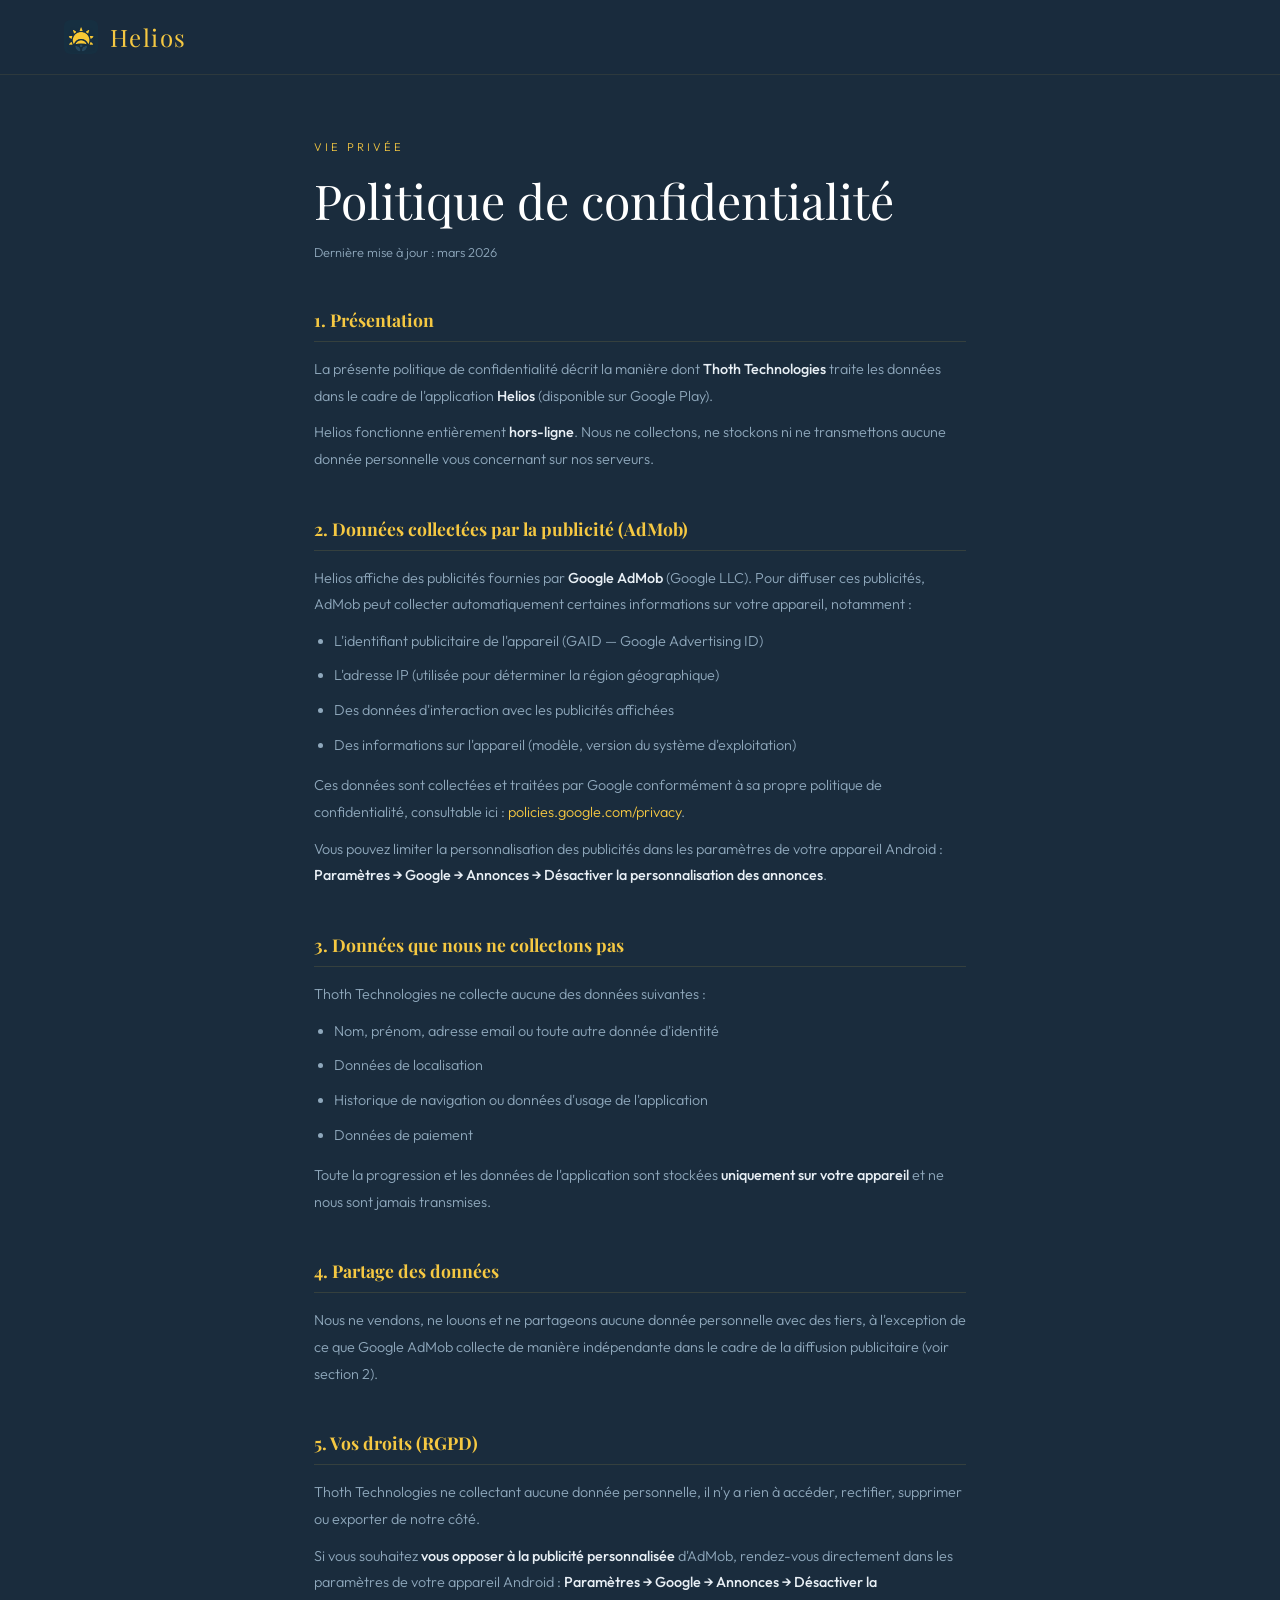
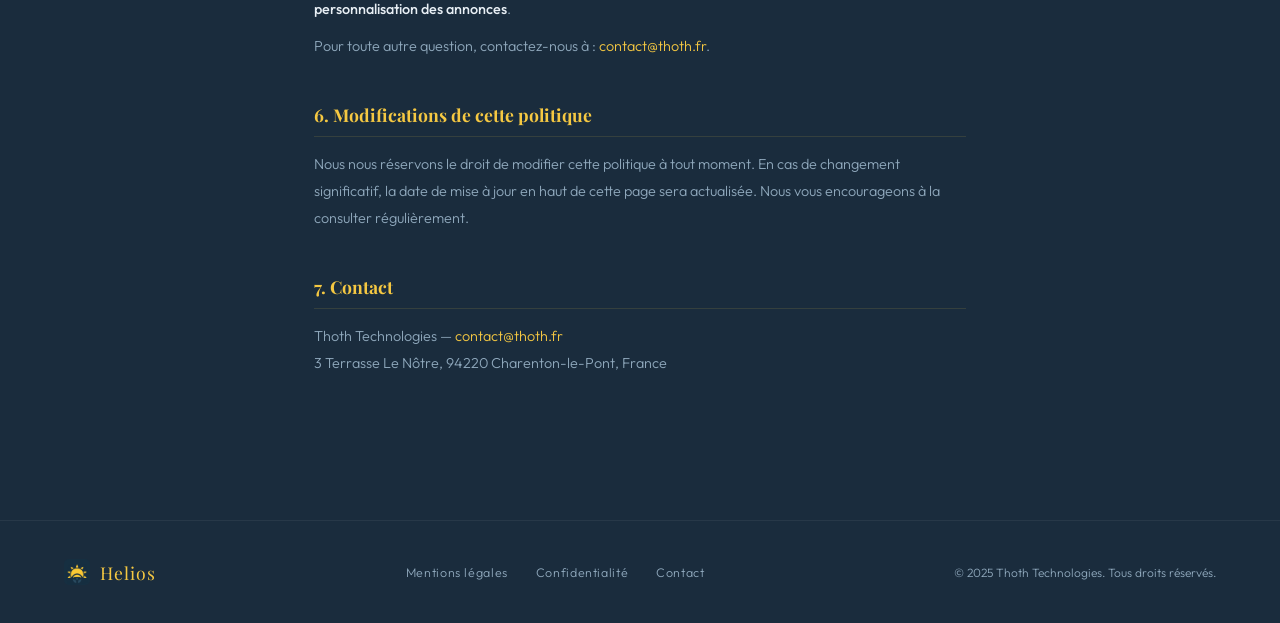
==== confidentialite.html @ 12ac52a1 "Add "confidentialité" page" ====
<!DOCTYPE html>
<html lang="fr">
<head>
    <meta charset="UTF-8">
    <meta name="viewport" content="width=device-width, initial-scale=1.0">
    <title>Politique de confidentialité — Helios</title>
    <link href="https://fonts.googleapis.com/css2?family=Playfair+Display:ital,wght@0,400;0,700;1,400&family=Outfit:wght@300;400;500&display=swap" rel="stylesheet">
    <style>
        :root {
            --navy:       #1a2c3d;
            --navy-light: #243547;
            --gold:       #f5c842;
            --text:       #e8eff5;
            --muted:      #8fa8bc;
            --white:      #ffffff;
        }
        *, *::before, *::after { margin:0; padding:0; box-sizing:border-box; }
        html { scroll-behavior:smooth; }
        body { background:var(--navy); color:var(--text); font-family:'Outfit', sans-serif; font-weight:300; }

        /* NAV */
        .nav {
            position:fixed; top:0; left:0; right:0; z-index:200;
            display:flex; align-items:center; justify-content:space-between;
            padding:20px 64px;
            background:rgba(26,44,61,0.9); backdrop-filter:blur(16px);
            border-bottom:1px solid rgba(245,200,66,0.09);
        }
        .nav-brand { display:flex; align-items:center; gap:12px; text-decoration:none; }
        .nav-brand img { height:34px; width:34px; object-fit:cover; object-position:center 25%; border-radius:6px; }
        .nav-brand span { font-family:'Playfair Display',serif; font-size:1.5rem; color:var(--gold); letter-spacing:0.06em; }

        /* CONTENT */
        .page { max-width:780px; margin:0 auto; padding:140px 64px 100px; }

        .page-eyebrow { font-size:0.7rem; letter-spacing:0.28em; text-transform:uppercase; color:var(--gold); margin-bottom:14px; }
        .page-title { font-family:'Playfair Display',serif; font-size:clamp(2rem,4vw,3rem); font-weight:400; color:var(--white); margin-bottom:12px; }
        .page-date { font-size:0.8rem; color:var(--muted); margin-bottom:48px; }

        .section { margin-bottom:44px; }
        .section h2 {
            font-family:'Playfair Display',serif; font-size:1.1rem; color:var(--gold);
            margin-bottom:14px; padding-bottom:10px;
            border-bottom:1px solid rgba(245,200,66,0.12);
        }
        .section p, .section li { font-size:0.9rem; color:var(--muted); line-height:1.85; }
        .section p + p { margin-top:10px; }
        .section ul { padding-left:20px; display:flex; flex-direction:column; gap:8px; margin-top:10px; }
        .section strong { color:var(--text); font-weight:500; }
        .section a { color:var(--gold); text-decoration:none; }
        .section a:hover { text-decoration:underline; }

        /* FOOTER */
        .footer {
            padding:38px 64px; border-top:1px solid rgba(255,255,255,0.06);
            display:flex; align-items:center; justify-content:space-between; flex-wrap:wrap; gap:16px;
        }
        .footer-brand { display:flex; align-items:center; gap:10px; }
        .footer-brand img { height:26px; width:26px; object-fit:cover; object-position:center 25%; border-radius:5px; }
        .footer-brand span { font-family:'Playfair Display',serif; font-size:1.1rem; color:var(--gold); letter-spacing:0.06em; }
        .footer-links { display:flex; gap:28px; }
        .footer-links a { font-size:0.78rem; color:var(--muted); text-decoration:none; letter-spacing:0.05em; transition:color .3s; }
        .footer-links a:hover { color:var(--gold); }
        .footer-copy { font-size:0.75rem; color:var(--muted); }

        @media (max-width:900px) {
            .nav { padding:18px 24px; }
            .page { padding:120px 24px 80px; }
            .footer { flex-direction:column; align-items:flex-start; padding:28px 24px; }
        }
    </style>
</head>
<body>

<nav class="nav">
    <a href="index.html" class="nav-brand">
        <img src="img/logo.png" alt="Helios">
        <span>Helios</span>
    </a>
</nav>

<main class="page">
    <p class="page-eyebrow">Vie privée</p>
    <h1 class="page-title">Politique de confidentialité</h1>
    <p class="page-date">Dernière mise à jour : mars 2026</p>

    <div class="section">
        <h2>1. Présentation</h2>
        <p>La présente politique de confidentialité décrit la manière dont <strong>Thoth Technologies</strong> traite les données dans le cadre de l'application <strong>Helios</strong> (disponible sur Google Play).</p>
        <p>Helios fonctionne entièrement <strong>hors-ligne</strong>. Nous ne collectons, ne stockons ni ne transmettons aucune donnée personnelle vous concernant sur nos serveurs.</p>
    </div>

    <div class="section">
        <h2>2. Données collectées par la publicité (AdMob)</h2>
        <p>Helios affiche des publicités fournies par <strong>Google AdMob</strong> (Google LLC). Pour diffuser ces publicités, AdMob peut collecter automatiquement certaines informations sur votre appareil, notamment :</p>
        <ul>
            <li>L'identifiant publicitaire de l'appareil (GAID — Google Advertising ID)</li>
            <li>L'adresse IP (utilisée pour déterminer la région géographique)</li>
            <li>Des données d'interaction avec les publicités affichées</li>
            <li>Des informations sur l'appareil (modèle, version du système d'exploitation)</li>
        </ul>
        <p style="margin-top:14px;">Ces données sont collectées et traitées par Google conformément à sa propre politique de confidentialité, consultable ici : <a href="https://policies.google.com/privacy" target="_blank" rel="noopener">policies.google.com/privacy</a>.</p>
        <p>Vous pouvez limiter la personnalisation des publicités dans les paramètres de votre appareil Android : <strong>Paramètres → Google → Annonces → Désactiver la personnalisation des annonces</strong>.</p>
    </div>

    <div class="section">
        <h2>3. Données que nous ne collectons pas</h2>
        <p>Thoth Technologies ne collecte aucune des données suivantes :</p>
        <ul>
            <li>Nom, prénom, adresse email ou toute autre donnée d'identité</li>
            <li>Données de localisation</li>
            <li>Historique de navigation ou données d'usage de l'application</li>
            <li>Données de paiement</li>
        </ul>
        <p style="margin-top:14px;">Toute la progression et les données de l'application sont stockées <strong>uniquement sur votre appareil</strong> et ne nous sont jamais transmises.</p>
    </div>

    <div class="section">
        <h2>4. Partage des données</h2>
        <p>Nous ne vendons, ne louons et ne partageons aucune donnée personnelle avec des tiers, à l'exception de ce que Google AdMob collecte de manière indépendante dans le cadre de la diffusion publicitaire (voir section 2).</p>
    </div>

    <div class="section">
        <h2>5. Vos droits (RGPD)</h2>
        <p>Thoth Technologies ne collectant aucune donnée personnelle, il n'y a rien à accéder, rectifier, supprimer ou exporter de notre côté.</p>
        <p>Si vous souhaitez <strong>vous opposer à la publicité personnalisée</strong> d'AdMob, rendez-vous directement dans les paramètres de votre appareil Android : <strong>Paramètres → Google → Annonces → Désactiver la personnalisation des annonces</strong>.</p>
        <p>Pour toute autre question, contactez-nous à : <a href="mailto:contact@thoth.fr">contact@thoth.fr</a>.</p>
    </div>

    <div class="section">
        <h2>6. Modifications de cette politique</h2>
        <p>Nous nous réservons le droit de modifier cette politique à tout moment. En cas de changement significatif, la date de mise à jour en haut de cette page sera actualisée. Nous vous encourageons à la consulter régulièrement.</p>
    </div>

    <div class="section">
        <h2>7. Contact</h2>
        <p>Thoth Technologies — <a href="mailto:contact@thoth.fr">contact@thoth.fr</a><br>
        3 Terrasse Le Nôtre, 94220 Charenton-le-Pont, France</p>
    </div>
</main>

<footer class="footer">
    <div class="footer-brand">
        <img src="img/logo.png" alt="Helios">
        <span>Helios</span>
    </div>
    <div class="footer-links">
        <a href="mentions-legales.html">Mentions légales</a>
        <a href="confidentialite.html">Confidentialité</a>
        <a href="mailto:contact@thoth.fr">Contact</a>
    </div>
    <span class="footer-copy">© 2025 Thoth Technologies. Tous droits réservés.</span>
</footer>

</body>
</html>
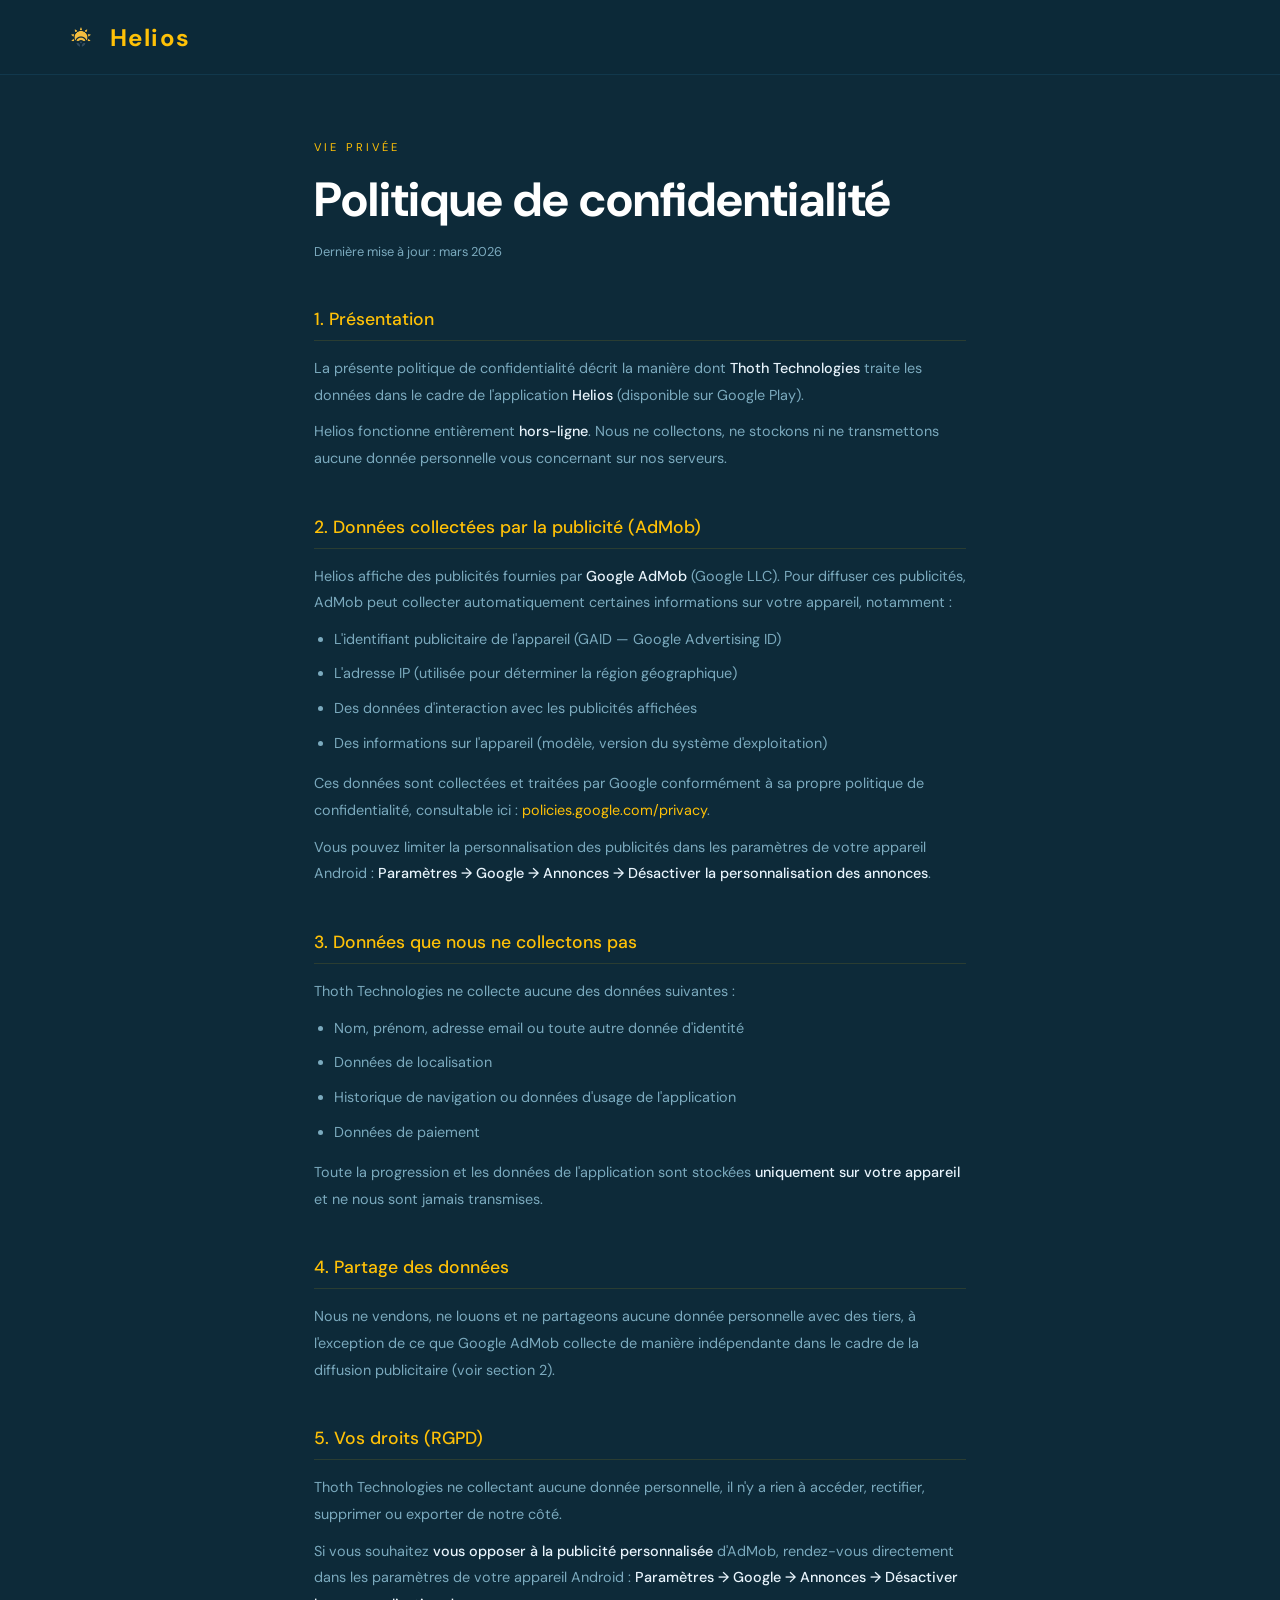
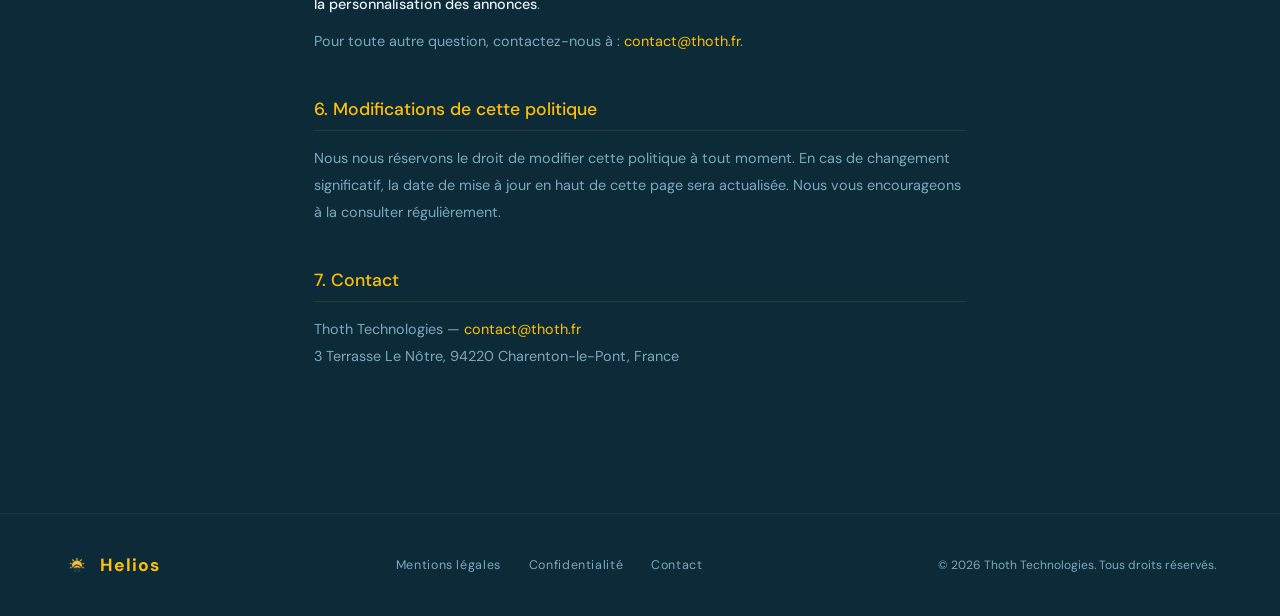
==== commit 71e43f44: "Upgrade website" ====
--- a/confidentialite.html
+++ b/confidentialite.html
@@ -4,70 +4,26 @@
     <meta charset="UTF-8">
     <meta name="viewport" content="width=device-width, initial-scale=1.0">
     <title>Politique de confidentialité — Helios</title>
-    <link href="https://fonts.googleapis.com/css2?family=Playfair+Display:ital,wght@0,400;0,700;1,400&family=Outfit:wght@300;400;500&display=swap" rel="stylesheet">
+    <link rel="icon" href="img/logo.png">
+    <link rel="stylesheet" href="style.css">
     <style>
-        :root {
-            --navy:       #1a2c3d;
-            --navy-light: #243547;
-            --gold:       #f5c842;
-            --text:       #e8eff5;
-            --muted:      #8fa8bc;
-            --white:      #ffffff;
-        }
-        *, *::before, *::after { margin:0; padding:0; box-sizing:border-box; }
-        html { scroll-behavior:smooth; }
-        body { background:var(--navy); color:var(--text); font-family:'Outfit', sans-serif; font-weight:300; }
-
-        /* NAV */
-        .nav {
-            position:fixed; top:0; left:0; right:0; z-index:200;
-            display:flex; align-items:center; justify-content:space-between;
-            padding:20px 64px;
-            background:rgba(26,44,61,0.9); backdrop-filter:blur(16px);
-            border-bottom:1px solid rgba(245,200,66,0.09);
-        }
-        .nav-brand { display:flex; align-items:center; gap:12px; text-decoration:none; }
-        .nav-brand img { height:34px; width:34px; object-fit:cover; object-position:center 25%; border-radius:6px; }
-        .nav-brand span { font-family:'Playfair Display',serif; font-size:1.5rem; color:var(--gold); letter-spacing:0.06em; }
-
-        /* CONTENT */
         .page { max-width:780px; margin:0 auto; padding:140px 64px 100px; }
-
-        .page-eyebrow { font-size:0.7rem; letter-spacing:0.28em; text-transform:uppercase; color:var(--gold); margin-bottom:14px; }
-        .page-title { font-family:'Playfair Display',serif; font-size:clamp(2rem,4vw,3rem); font-weight:400; color:var(--white); margin-bottom:12px; }
+        .page-eyebrow { font-size:0.7rem; letter-spacing:0.28em; text-transform:uppercase; color:var(--amber); margin-bottom:14px; }
+        .page-title { font-family:'DM Sans',sans-serif; font-size:clamp(2rem,4vw,3rem); font-weight:700; color:var(--white); margin-bottom:12px; }
         .page-date { font-size:0.8rem; color:var(--muted); margin-bottom:48px; }
-
         .section { margin-bottom:44px; }
         .section h2 {
-            font-family:'Playfair Display',serif; font-size:1.1rem; color:var(--gold);
+            font-family:'DM Sans',sans-serif; font-size:1.1rem; font-weight:500; color:var(--amber);
             margin-bottom:14px; padding-bottom:10px;
-            border-bottom:1px solid rgba(245,200,66,0.12);
+            border-bottom:1px solid rgba(255,193,7,0.12);
         }
         .section p, .section li { font-size:0.9rem; color:var(--muted); line-height:1.85; }
         .section p + p { margin-top:10px; }
         .section ul { padding-left:20px; display:flex; flex-direction:column; gap:8px; margin-top:10px; }
         .section strong { color:var(--text); font-weight:500; }
-        .section a { color:var(--gold); text-decoration:none; }
+        .section a { color:var(--amber); text-decoration:none; }
         .section a:hover { text-decoration:underline; }
-
-        /* FOOTER */
-        .footer {
-            padding:38px 64px; border-top:1px solid rgba(255,255,255,0.06);
-            display:flex; align-items:center; justify-content:space-between; flex-wrap:wrap; gap:16px;
-        }
-        .footer-brand { display:flex; align-items:center; gap:10px; }
-        .footer-brand img { height:26px; width:26px; object-fit:cover; object-position:center 25%; border-radius:5px; }
-        .footer-brand span { font-family:'Playfair Display',serif; font-size:1.1rem; color:var(--gold); letter-spacing:0.06em; }
-        .footer-links { display:flex; gap:28px; }
-        .footer-links a { font-size:0.78rem; color:var(--muted); text-decoration:none; letter-spacing:0.05em; transition:color .3s; }
-        .footer-links a:hover { color:var(--gold); }
-        .footer-copy { font-size:0.75rem; color:var(--muted); }
-
-        @media (max-width:900px) {
-            .nav { padding:18px 24px; }
-            .page { padding:120px 24px 80px; }
-            .footer { flex-direction:column; align-items:flex-start; padding:28px 24px; }
-        }
+        @media (max-width:900px) { .page { padding:120px 24px 80px; } }
     </style>
 </head>
 <body>
@@ -149,7 +105,7 @@
         <a href="confidentialite.html">Confidentialité</a>
         <a href="mailto:contact@thoth.fr">Contact</a>
     </div>
-    <span class="footer-copy">© 2025 Thoth Technologies. Tous droits réservés.</span>
+    <span class="footer-copy">© 2026 Thoth Technologies. Tous droits réservés.</span>
 </footer>
 
 </body>
--- a/style.css
+++ b/style.css
@@ -0,0 +1,60 @@
+@import url('https://fonts.googleapis.com/css2?family=DM+Sans:ital,wght@0,300;0,400;0,500;0,700;1,400&display=swap');
+
+:root {
+    --ink:        #0D2A39;
+    --ink-light:  #122F42;
+    --ink-mid:    #0F2D3D;
+    --blue:       #1F5E7A;
+    --amber:      #FFC107;
+    --amber-soft: #FFD54F;
+    --amber-dim:  rgba(255,193,7,0.14);
+    --text:       #E8F4FC;
+    --muted:      #7BAABE;
+    --white:      #ffffff;
+    --green:      rgba(100,220,140,0.85);
+    --green-bg:   rgba(100,220,140,0.07);
+    --red-bg:     rgba(240,100,80,0.06);
+    --red:        rgba(240,130,110,0.85);
+}
+
+*, *::before, *::after { margin:0; padding:0; box-sizing:border-box; }
+html { scroll-behavior:smooth; }
+body { background:var(--ink); color:var(--text); font-family:'DM Sans',sans-serif; font-weight:400; overflow-x:hidden; }
+em { font-style:normal; }
+
+/* ─── NAV ─── */
+.nav {
+    position:fixed; top:0; left:0; right:0; z-index:200;
+    display:flex; align-items:center; justify-content:space-between;
+    padding:20px 64px;
+    background:rgba(13,42,57,0.9); backdrop-filter:blur(16px);
+    border-bottom:1px solid rgba(31,94,122,0.3);
+}
+.nav-brand { display:flex; align-items:center; gap:12px; text-decoration:none; }
+.nav-brand img { height:34px; width:34px; object-fit:cover; object-position:center center; border-radius:6px; }
+.nav-brand span { font-family:'DM Sans',sans-serif; font-size:1.5rem; font-weight:700; color:var(--amber); letter-spacing:0.06em; }
+.nav-links { display:flex; gap:36px; list-style:none; }
+.nav-links a { color:var(--muted); text-decoration:none; font-size:0.82rem; letter-spacing:0.1em; text-transform:uppercase; transition:color .3s; }
+.nav-links a:hover { color:var(--amber); }
+.nav-btn { background:var(--amber); color:var(--ink); padding:10px 28px; border-radius:3px; font-size:0.8rem; font-weight:500; letter-spacing:0.1em; text-transform:uppercase; text-decoration:none; transition:background .3s, transform .2s; }
+.nav-btn:hover { background:var(--amber-soft); transform:translateY(-1px); }
+
+/* ─── FOOTER ─── */
+.footer {
+    padding:38px 64px; border-top:1px solid rgba(255,255,255,0.06);
+    display:flex; align-items:center; justify-content:space-between; flex-wrap:wrap; gap:16px;
+}
+.footer-brand { display:flex; align-items:center; gap:10px; }
+.footer-brand img { height:26px; width:26px; object-fit:cover; object-position:center center; border-radius:5px; }
+.footer-brand span { font-family:'DM Sans',sans-serif; font-size:1.1rem; font-weight:700; color:var(--amber); letter-spacing:0.06em; }
+.footer-links { display:flex; gap:28px; }
+.footer-links a { font-size:0.78rem; color:var(--muted); text-decoration:none; letter-spacing:0.05em; transition:color .3s; }
+.footer-links a:hover { color:var(--amber); }
+.footer-copy { font-size:0.75rem; color:var(--muted); }
+
+/* ─── RESPONSIVE (nav + footer only) ─── */
+@media (max-width:900px) {
+    .nav { padding:18px 24px; }
+    .nav-links { display:none; }
+    .footer { flex-direction:column; align-items:flex-start; padding:28px 24px; }
+}
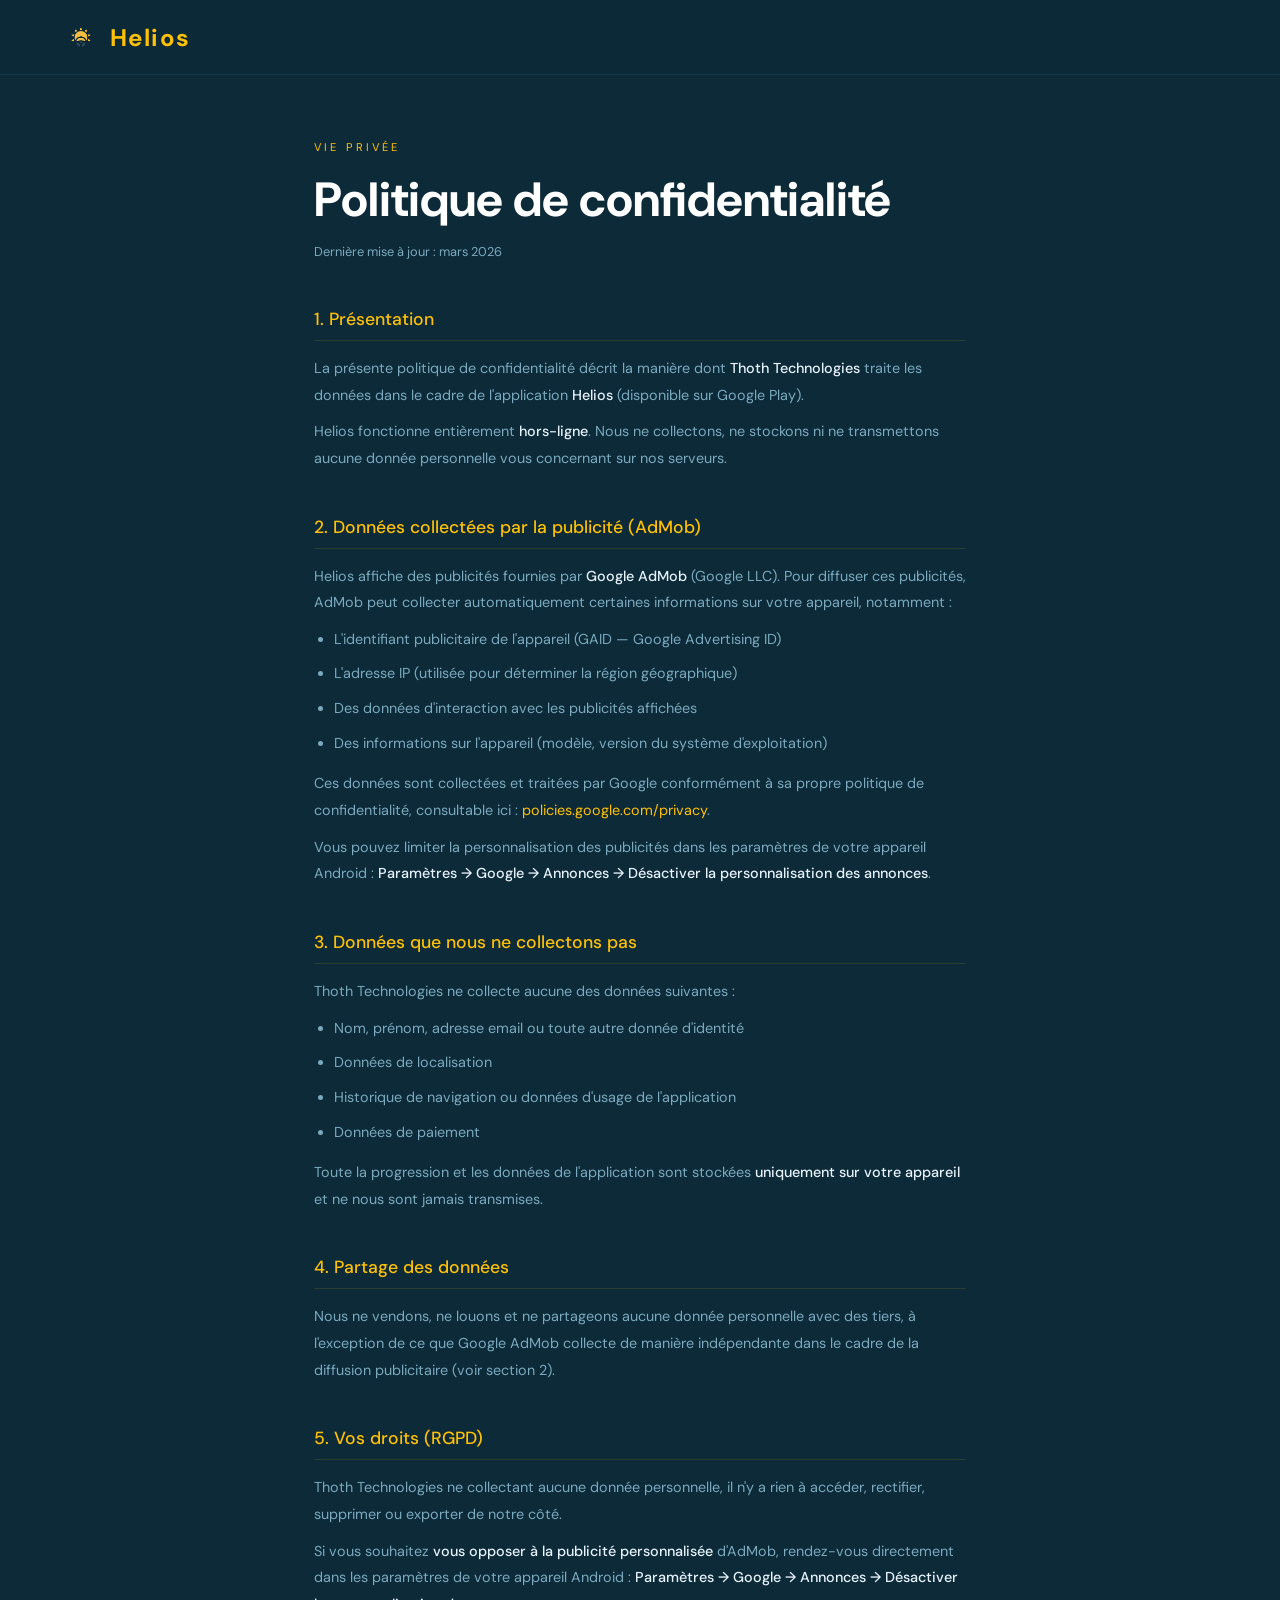
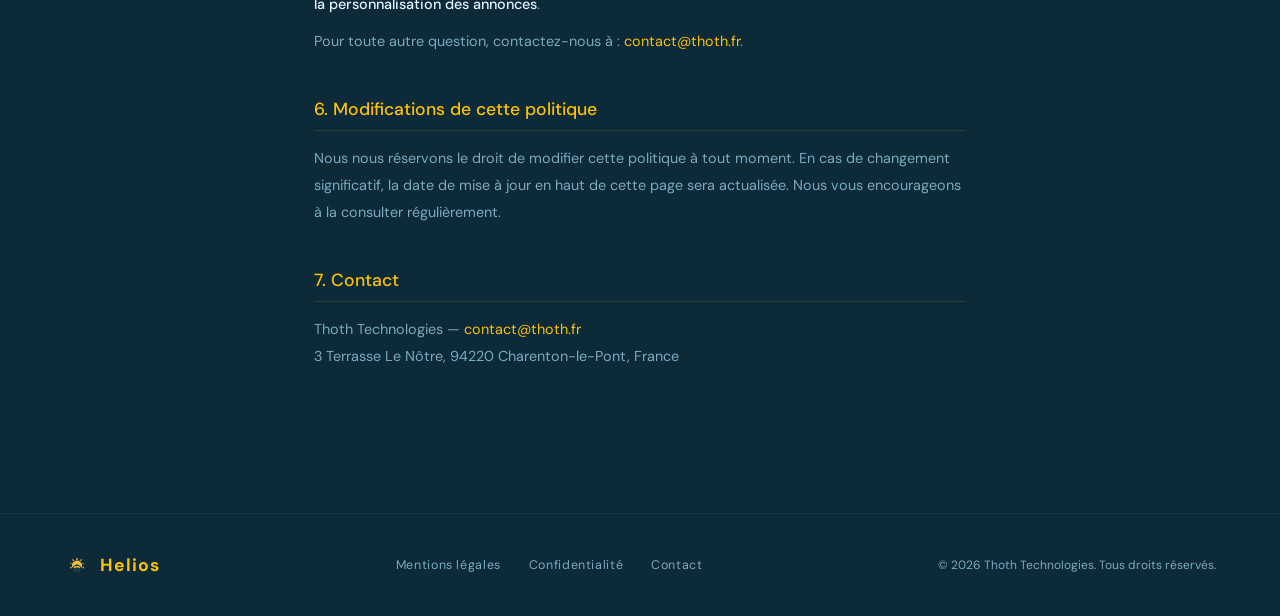
==== commit 39466a25: "Update favicon" ====
--- a/confidentialite.html
+++ b/confidentialite.html
@@ -4,7 +4,7 @@
     <meta charset="UTF-8">
     <meta name="viewport" content="width=device-width, initial-scale=1.0">
     <title>Politique de confidentialité — Helios</title>
-    <link rel="icon" href="img/logo.png">
+    <link rel="icon" href="img/favicon.png">
     <link rel="stylesheet" href="style.css">
     <style>
         .page { max-width:780px; margin:0 auto; padding:140px 64px 100px; }
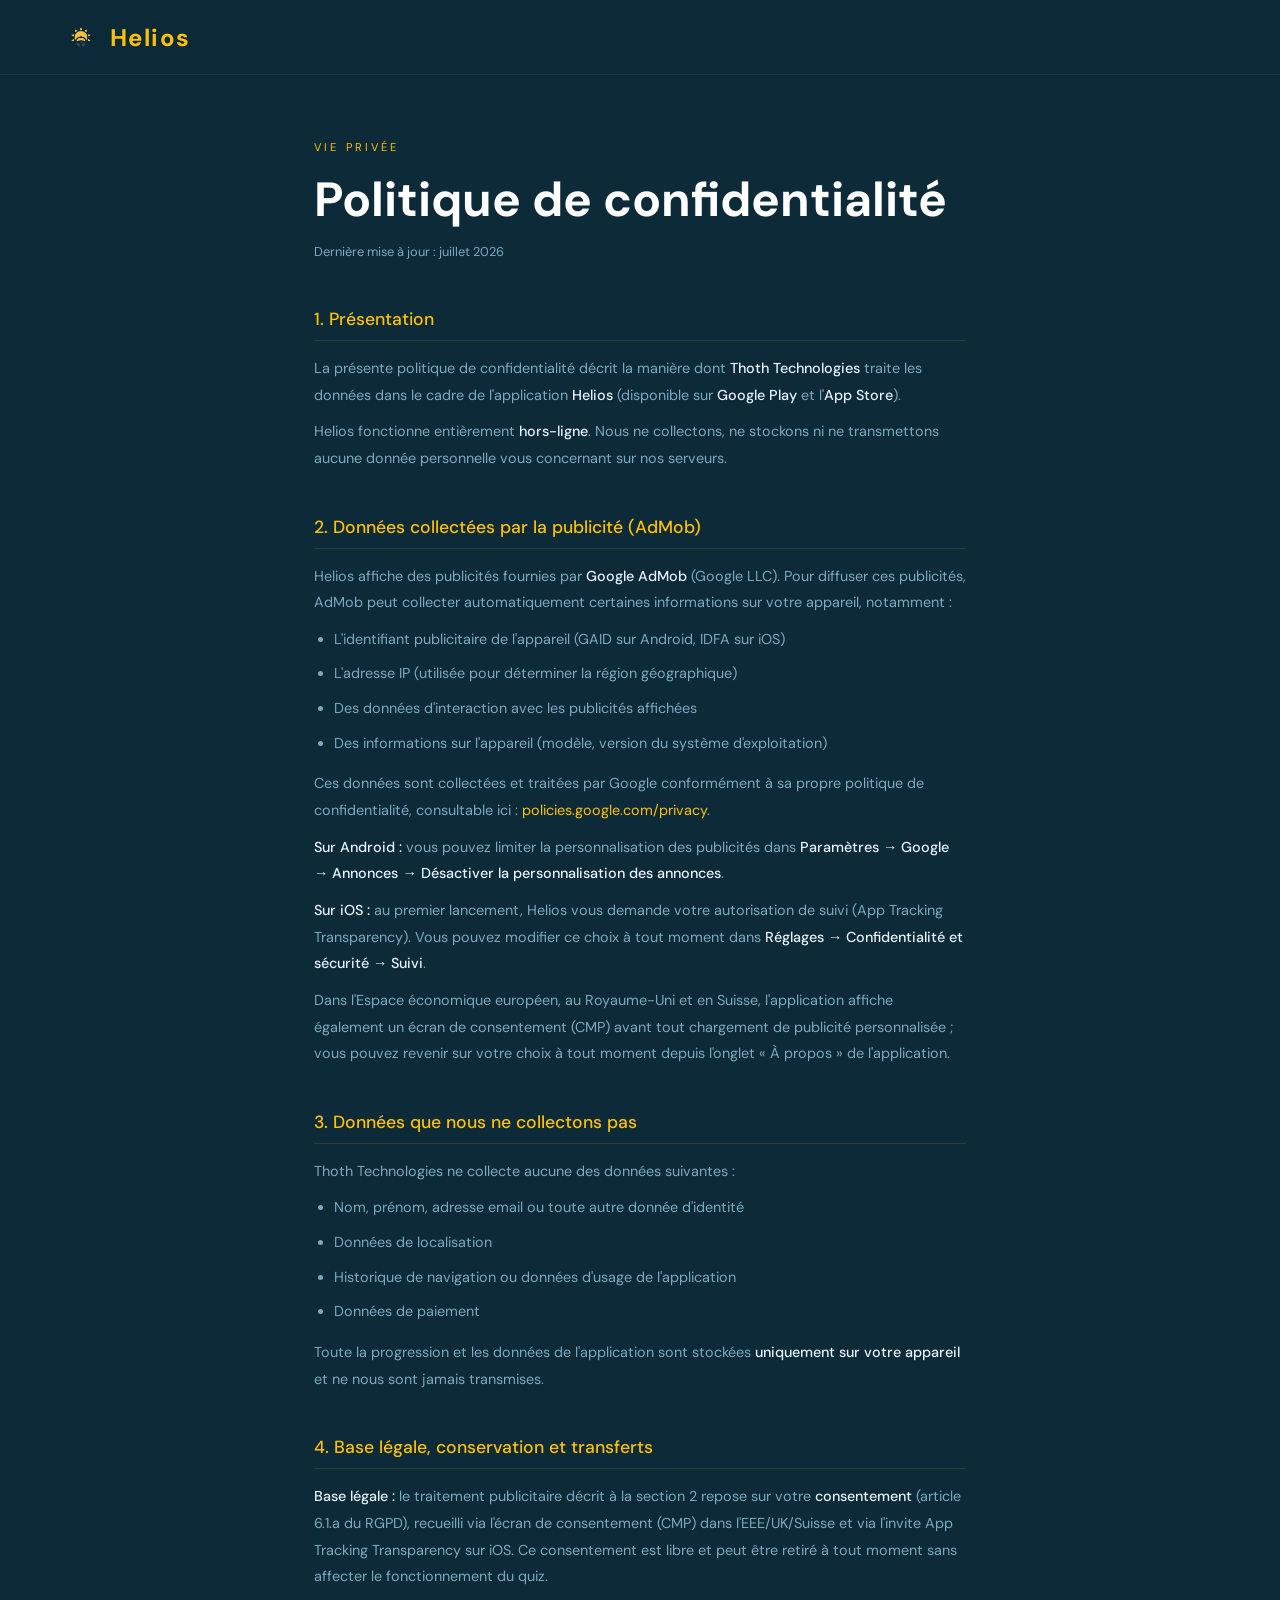
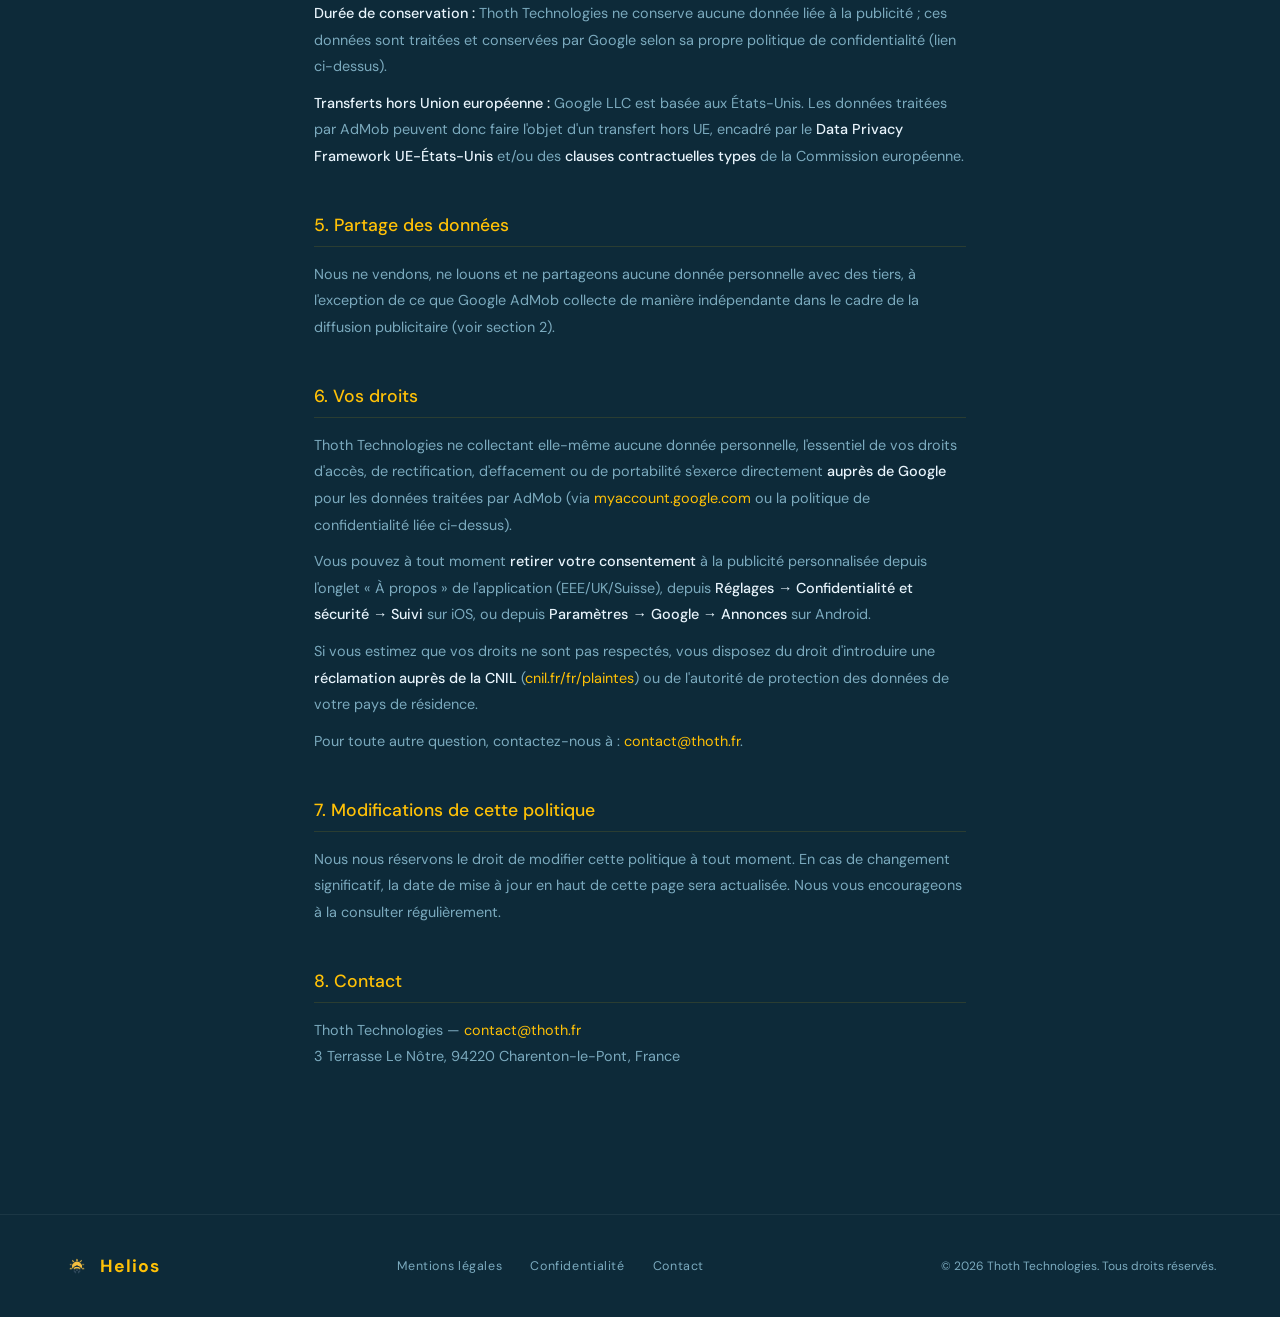
==== commit eb51bf64: "Fix privacy/legal compliance gaps from audit Self-host DM Sans instead of Google Fonts (removes thir" ====
--- a/confidentialite.html
+++ b/confidentialite.html
@@ -38,11 +38,11 @@
 <main class="page">
     <p class="page-eyebrow">Vie privée</p>
     <h1 class="page-title">Politique de confidentialité</h1>
-    <p class="page-date">Dernière mise à jour : mars 2026</p>
+    <p class="page-date">Dernière mise à jour : juillet 2026</p>
 
     <div class="section">
         <h2>1. Présentation</h2>
-        <p>La présente politique de confidentialité décrit la manière dont <strong>Thoth Technologies</strong> traite les données dans le cadre de l'application <strong>Helios</strong> (disponible sur Google Play).</p>
+        <p>La présente politique de confidentialité décrit la manière dont <strong>Thoth Technologies</strong> traite les données dans le cadre de l'application <strong>Helios</strong> (disponible sur <strong>Google Play</strong> et l'<strong>App Store</strong>).</p>
         <p>Helios fonctionne entièrement <strong>hors-ligne</strong>. Nous ne collectons, ne stockons ni ne transmettons aucune donnée personnelle vous concernant sur nos serveurs.</p>
     </div>
 
@@ -50,13 +50,15 @@
         <h2>2. Données collectées par la publicité (AdMob)</h2>
         <p>Helios affiche des publicités fournies par <strong>Google AdMob</strong> (Google LLC). Pour diffuser ces publicités, AdMob peut collecter automatiquement certaines informations sur votre appareil, notamment :</p>
         <ul>
-            <li>L'identifiant publicitaire de l'appareil (GAID — Google Advertising ID)</li>
+            <li>L'identifiant publicitaire de l'appareil (GAID sur Android, IDFA sur iOS)</li>
             <li>L'adresse IP (utilisée pour déterminer la région géographique)</li>
             <li>Des données d'interaction avec les publicités affichées</li>
             <li>Des informations sur l'appareil (modèle, version du système d'exploitation)</li>
         </ul>
         <p style="margin-top:14px;">Ces données sont collectées et traitées par Google conformément à sa propre politique de confidentialité, consultable ici : <a href="https://policies.google.com/privacy" target="_blank" rel="noopener">policies.google.com/privacy</a>.</p>
-        <p>Vous pouvez limiter la personnalisation des publicités dans les paramètres de votre appareil Android : <strong>Paramètres → Google → Annonces → Désactiver la personnalisation des annonces</strong>.</p>
+        <p><strong>Sur Android :</strong> vous pouvez limiter la personnalisation des publicités dans <strong>Paramètres → Google → Annonces → Désactiver la personnalisation des annonces</strong>.</p>
+        <p><strong>Sur iOS :</strong> au premier lancement, Helios vous demande votre autorisation de suivi (App Tracking Transparency). Vous pouvez modifier ce choix à tout moment dans <strong>Réglages → Confidentialité et sécurité → Suivi</strong>.</p>
+        <p>Dans l'Espace économique européen, au Royaume-Uni et en Suisse, l'application affiche également un écran de consentement (CMP) avant tout chargement de publicité personnalisée ; vous pouvez revenir sur votre choix à tout moment depuis l'onglet « À propos » de l'application.</p>
     </div>
 
     <div class="section">
@@ -72,24 +74,32 @@
     </div>
 
     <div class="section">
-        <h2>4. Partage des données</h2>
+        <h2>4. Base légale, conservation et transferts</h2>
+        <p><strong>Base légale :</strong> le traitement publicitaire décrit à la section 2 repose sur votre <strong>consentement</strong> (article 6.1.a du RGPD), recueilli via l'écran de consentement (CMP) dans l'EEE/UK/Suisse et via l'invite App Tracking Transparency sur iOS. Ce consentement est libre et peut être retiré à tout moment sans affecter le fonctionnement du quiz.</p>
+        <p><strong>Durée de conservation :</strong> Thoth Technologies ne conserve aucune donnée liée à la publicité ; ces données sont traitées et conservées par Google selon sa propre politique de confidentialité (lien ci-dessus).</p>
+        <p><strong>Transferts hors Union européenne :</strong> Google LLC est basée aux États-Unis. Les données traitées par AdMob peuvent donc faire l'objet d'un transfert hors UE, encadré par le <strong>Data Privacy Framework UE-États-Unis</strong> et/ou des <strong>clauses contractuelles types</strong> de la Commission européenne.</p>
+    </div>
+
+    <div class="section">
+        <h2>5. Partage des données</h2>
         <p>Nous ne vendons, ne louons et ne partageons aucune donnée personnelle avec des tiers, à l'exception de ce que Google AdMob collecte de manière indépendante dans le cadre de la diffusion publicitaire (voir section 2).</p>
     </div>
 
     <div class="section">
-        <h2>5. Vos droits (RGPD)</h2>
-        <p>Thoth Technologies ne collectant aucune donnée personnelle, il n'y a rien à accéder, rectifier, supprimer ou exporter de notre côté.</p>
-        <p>Si vous souhaitez <strong>vous opposer à la publicité personnalisée</strong> d'AdMob, rendez-vous directement dans les paramètres de votre appareil Android : <strong>Paramètres → Google → Annonces → Désactiver la personnalisation des annonces</strong>.</p>
+        <h2>6. Vos droits</h2>
+        <p>Thoth Technologies ne collectant elle-même aucune donnée personnelle, l'essentiel de vos droits d'accès, de rectification, d'effacement ou de portabilité s'exerce directement <strong>auprès de Google</strong> pour les données traitées par AdMob (via <a href="https://myaccount.google.com" target="_blank" rel="noopener">myaccount.google.com</a> ou la politique de confidentialité liée ci-dessus).</p>
+        <p>Vous pouvez à tout moment <strong>retirer votre consentement</strong> à la publicité personnalisée depuis l'onglet « À propos » de l'application (EEE/UK/Suisse), depuis <strong>Réglages → Confidentialité et sécurité → Suivi</strong> sur iOS, ou depuis <strong>Paramètres → Google → Annonces</strong> sur Android.</p>
+        <p>Si vous estimez que vos droits ne sont pas respectés, vous disposez du droit d'introduire une <strong>réclamation auprès de la CNIL</strong> (<a href="https://www.cnil.fr/fr/plaintes" target="_blank" rel="noopener">cnil.fr/fr/plaintes</a>) ou de l'autorité de protection des données de votre pays de résidence.</p>
         <p>Pour toute autre question, contactez-nous à : <a href="mailto:contact@thoth.fr">contact@thoth.fr</a>.</p>
     </div>
 
     <div class="section">
-        <h2>6. Modifications de cette politique</h2>
+        <h2>7. Modifications de cette politique</h2>
         <p>Nous nous réservons le droit de modifier cette politique à tout moment. En cas de changement significatif, la date de mise à jour en haut de cette page sera actualisée. Nous vous encourageons à la consulter régulièrement.</p>
     </div>
 
     <div class="section">
-        <h2>7. Contact</h2>
+        <h2>8. Contact</h2>
         <p>Thoth Technologies — <a href="mailto:contact@thoth.fr">contact@thoth.fr</a><br>
         3 Terrasse Le Nôtre, 94220 Charenton-le-Pont, France</p>
     </div>
--- a/style.css
+++ b/style.css
@@ -1,4 +1,35 @@
-@import url('https://fonts.googleapis.com/css2?family=DM+Sans:ital,wght@0,300;0,400;0,500;0,700;1,400&display=swap');
+@font-face {
+    font-family: 'DM Sans';
+    font-style: normal;
+    font-weight: 300 700;
+    font-display: swap;
+    src: url('fonts/dmsans-latin-400-700.woff2') format('woff2');
+    unicode-range: U+0000-00FF, U+0131, U+0152-0153, U+02BB-02BC, U+02C6, U+02DA, U+02DC, U+0304, U+0308, U+0329, U+2000-206F, U+20AC, U+2122, U+2191, U+2193, U+2212, U+2215, U+FEFF, U+FFFD;
+}
+@font-face {
+    font-family: 'DM Sans';
+    font-style: normal;
+    font-weight: 300 700;
+    font-display: swap;
+    src: url('fonts/dmsans-latin-ext-400-700.woff2') format('woff2');
+    unicode-range: U+0100-02BA, U+02BD-02C5, U+02C7-02CC, U+02CE-02D7, U+02DD-02FF, U+0304, U+0308, U+0329, U+1D00-1DBF, U+1E00-1E9F, U+1EF2-1EFF, U+2020, U+20A0-20AB, U+20AD-20C0, U+2113, U+2C60-2C7F, U+A720-A7FF;
+}
+@font-face {
+    font-family: 'DM Sans';
+    font-style: italic;
+    font-weight: 400;
+    font-display: swap;
+    src: url('fonts/dmsans-italic-latin.woff2') format('woff2');
+    unicode-range: U+0000-00FF, U+0131, U+0152-0153, U+02BB-02BC, U+02C6, U+02DA, U+02DC, U+0304, U+0308, U+0329, U+2000-206F, U+20AC, U+2122, U+2191, U+2193, U+2212, U+2215, U+FEFF, U+FFFD;
+}
+@font-face {
+    font-family: 'DM Sans';
+    font-style: italic;
+    font-weight: 400;
+    font-display: swap;
+    src: url('fonts/dmsans-italic-latin-ext.woff2') format('woff2');
+    unicode-range: U+0100-02BA, U+02BD-02C5, U+02C7-02CC, U+02CE-02D7, U+02DD-02FF, U+0304, U+0308, U+0329, U+1D00-1DBF, U+1E00-1E9F, U+1EF2-1EFF, U+2020, U+20A0-20AB, U+20AD-20C0, U+2113, U+2C60-2C7F, U+A720-A7FF;
+}
 
 :root {
     --ink:        #0D2A39;
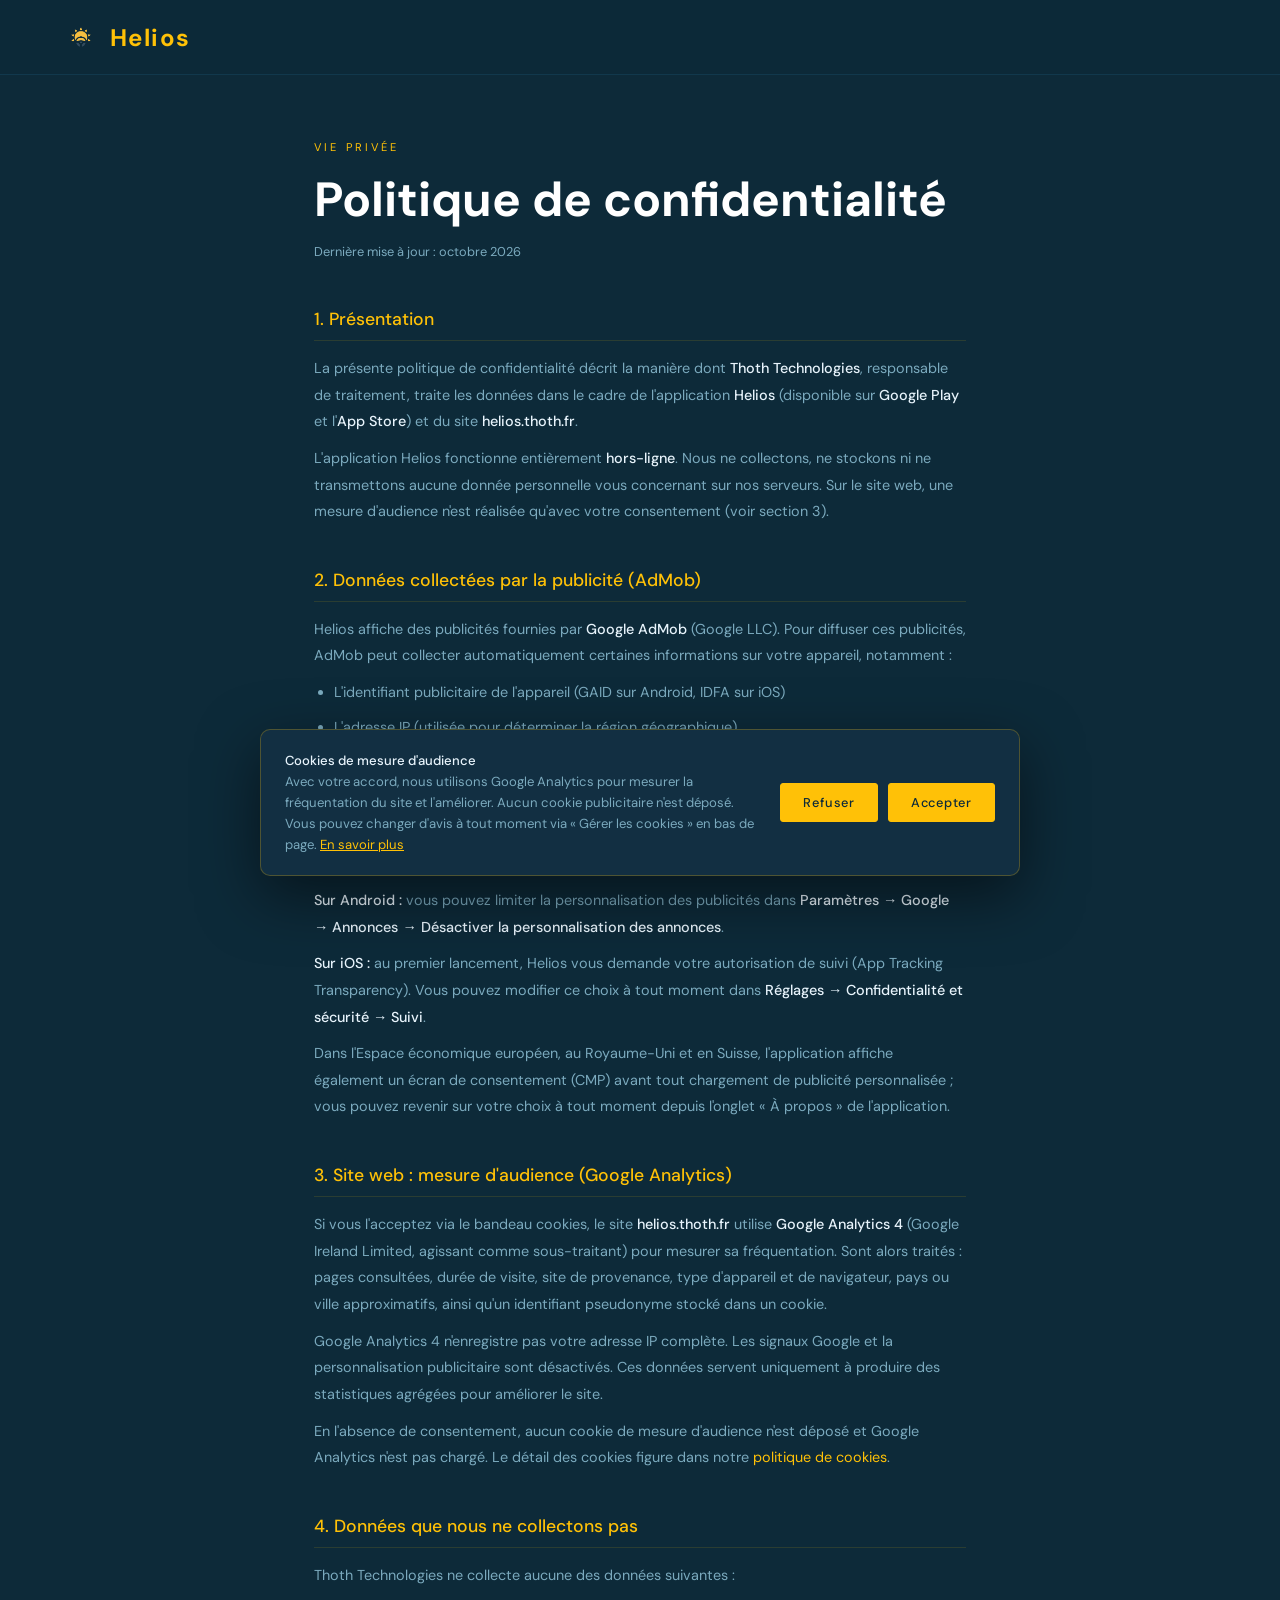
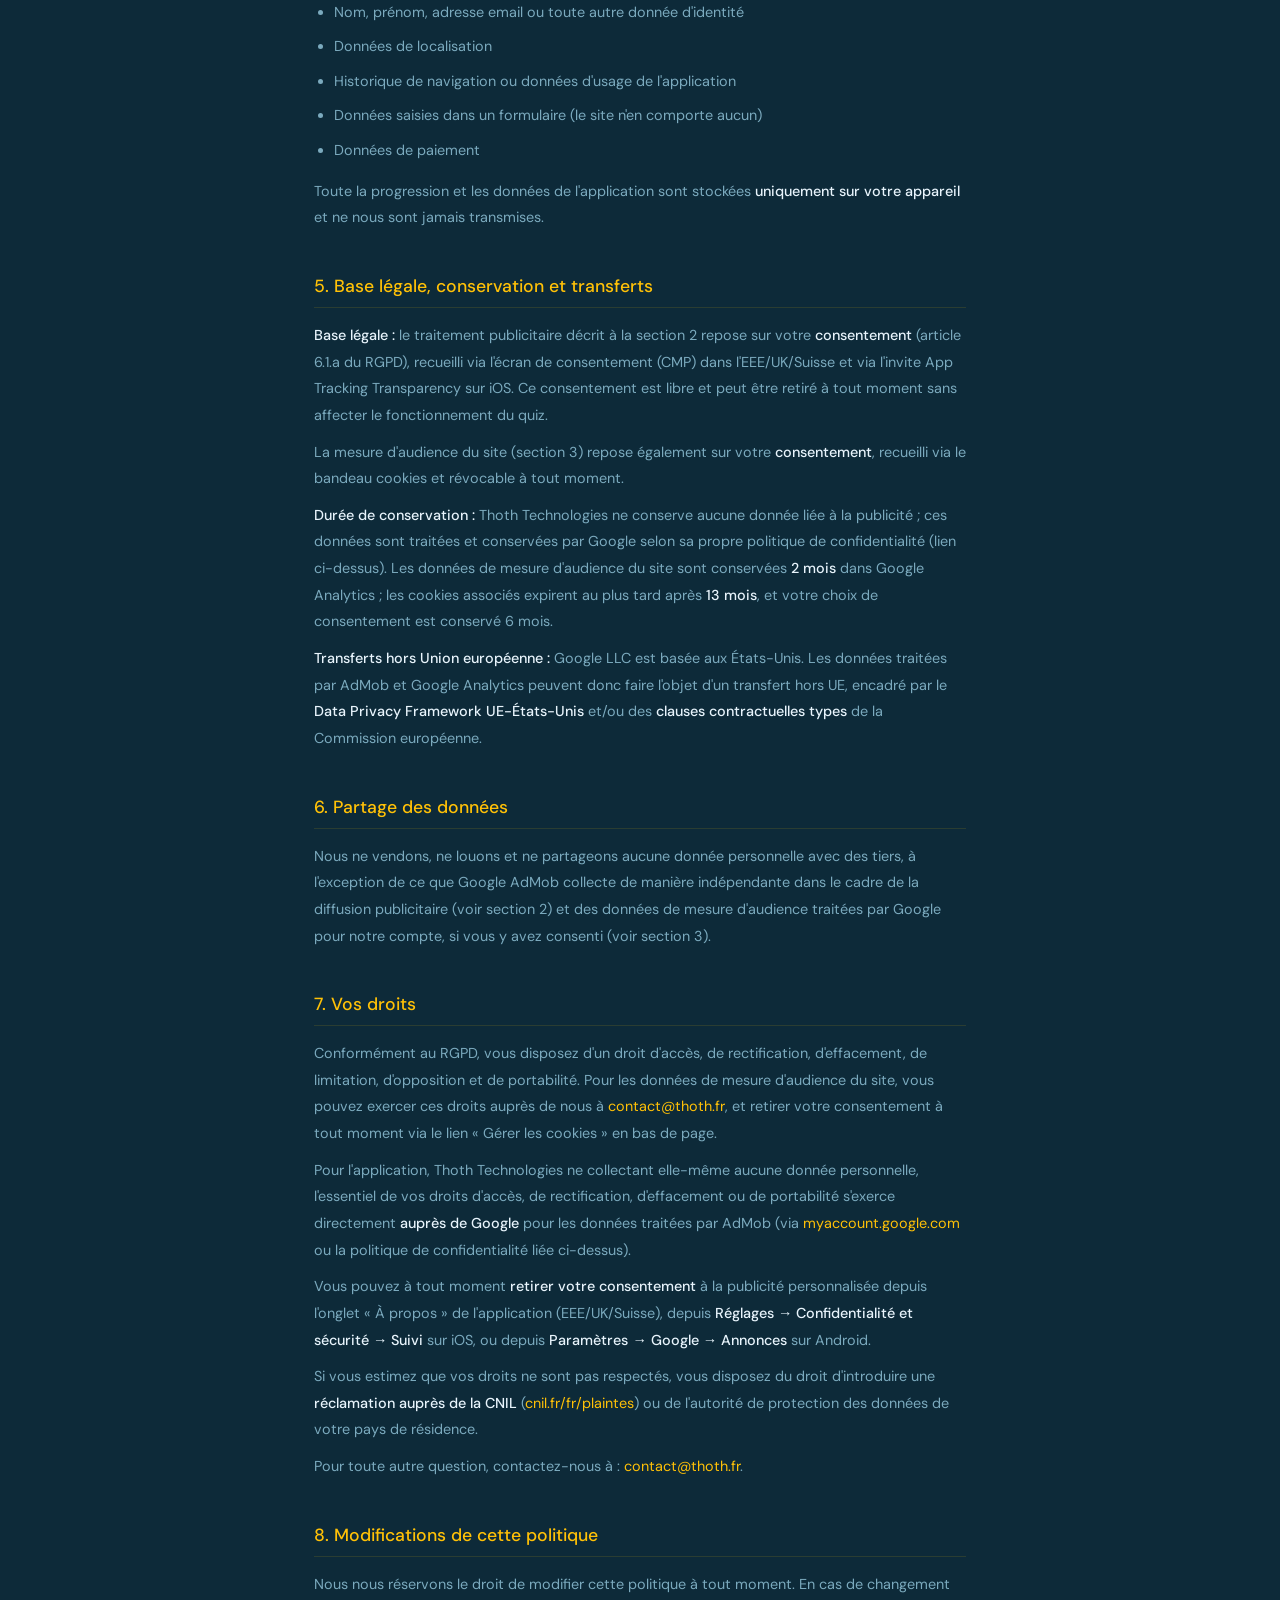
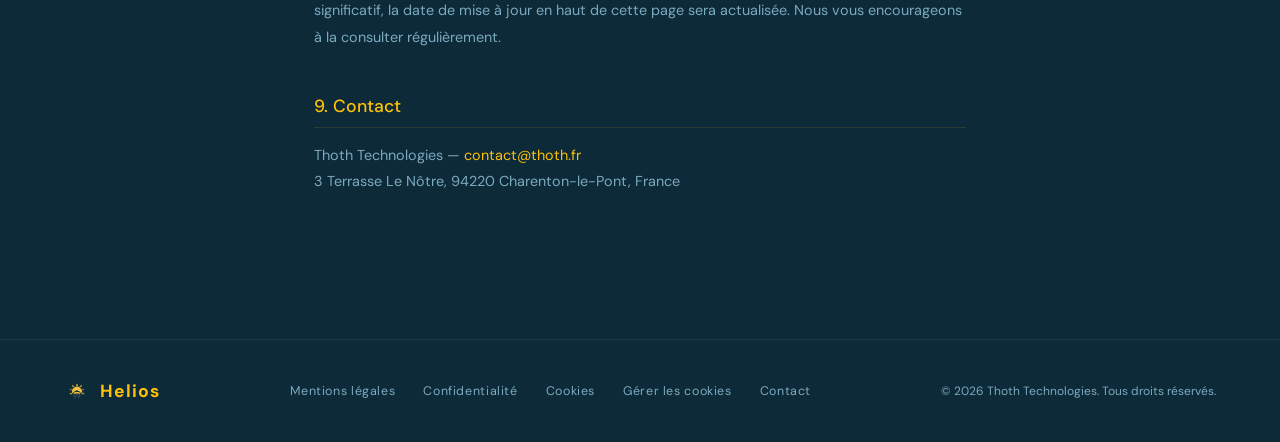
==== commit 6f001c48: "Add Google Analytics with CNIL-compliant cookie consent - Load GA4 (G-S4L1F82Z5G) only after explici" ====
--- a/confidentialite.html
+++ b/confidentialite.html
@@ -4,8 +4,13 @@
     <meta charset="UTF-8">
     <meta name="viewport" content="width=device-width, initial-scale=1.0">
     <title>Politique de confidentialité — Helios</title>
-    <link rel="icon" href="img/favicon.png">
-    <link rel="stylesheet" href="style.css">
+    <meta name="description" content="Politique de confidentialité de l'application Helios : données collectées par la publicité AdMob, données non collectées, vos droits et contact.">
+    <link rel="canonical" href="https://helios.thoth.fr/confidentialite.html">
+    <meta name="theme-color" content="#0D2A39">
+    <link rel="icon" type="image/png" href="img/favicon.png">
+    <link rel="apple-touch-icon" href="img/apple-touch-icon.png">
+    <link rel="stylesheet" href="style.css?v=2">
+    <script src="consent.js?v=1"></script>
     <style>
         .page { max-width:780px; margin:0 auto; padding:140px 64px 100px; }
         .page-eyebrow { font-size:0.7rem; letter-spacing:0.28em; text-transform:uppercase; color:var(--amber); margin-bottom:14px; }
@@ -30,7 +35,7 @@
 
 <nav class="nav">
     <a href="index.html" class="nav-brand">
-        <img src="img/logo.png" alt="Helios">
+        <img src="img/logo.png" alt="" width="34" height="34">
         <span>Helios</span>
     </a>
 </nav>
@@ -38,12 +43,12 @@
 <main class="page">
     <p class="page-eyebrow">Vie privée</p>
     <h1 class="page-title">Politique de confidentialité</h1>
-    <p class="page-date">Dernière mise à jour : juillet 2026</p>
+    <p class="page-date">Dernière mise à jour : octobre 2026</p>
 
     <div class="section">
         <h2>1. Présentation</h2>
-        <p>La présente politique de confidentialité décrit la manière dont <strong>Thoth Technologies</strong> traite les données dans le cadre de l'application <strong>Helios</strong> (disponible sur <strong>Google Play</strong> et l'<strong>App Store</strong>).</p>
-        <p>Helios fonctionne entièrement <strong>hors-ligne</strong>. Nous ne collectons, ne stockons ni ne transmettons aucune donnée personnelle vous concernant sur nos serveurs.</p>
+        <p>La présente politique de confidentialité décrit la manière dont <strong>Thoth Technologies</strong>, responsable de traitement, traite les données dans le cadre de l'application <strong>Helios</strong> (disponible sur <strong>Google Play</strong> et l'<strong>App Store</strong>) et du site <strong>helios.thoth.fr</strong>.</p>
+        <p>L'application Helios fonctionne entièrement <strong>hors-ligne</strong>. Nous ne collectons, ne stockons ni ne transmettons aucune donnée personnelle vous concernant sur nos serveurs. Sur le site web, une mesure d'audience n'est réalisée qu'avec votre consentement (voir section 3).</p>
     </div>
 
     <div class="section">
@@ -62,44 +67,54 @@
     </div>
 
     <div class="section">
-        <h2>3. Données que nous ne collectons pas</h2>
+        <h2>3. Site web : mesure d'audience (Google Analytics)</h2>
+        <p>Si vous l'acceptez via le bandeau cookies, le site <strong>helios.thoth.fr</strong> utilise <strong>Google Analytics 4</strong> (Google Ireland Limited, agissant comme sous-traitant) pour mesurer sa fréquentation. Sont alors traités : pages consultées, durée de visite, site de provenance, type d'appareil et de navigateur, pays ou ville approximatifs, ainsi qu'un identifiant pseudonyme stocké dans un cookie.</p>
+        <p>Google Analytics 4 n'enregistre pas votre adresse IP complète. Les signaux Google et la personnalisation publicitaire sont désactivés. Ces données servent uniquement à produire des statistiques agrégées pour améliorer le site.</p>
+        <p>En l'absence de consentement, aucun cookie de mesure d'audience n'est déposé et Google Analytics n'est pas chargé. Le détail des cookies figure dans notre <a href="politique-cookies.html">politique de cookies</a>.</p>
+    </div>
+
+    <div class="section">
+        <h2>4. Données que nous ne collectons pas</h2>
         <p>Thoth Technologies ne collecte aucune des données suivantes :</p>
         <ul>
             <li>Nom, prénom, adresse email ou toute autre donnée d'identité</li>
             <li>Données de localisation</li>
             <li>Historique de navigation ou données d'usage de l'application</li>
+            <li>Données saisies dans un formulaire (le site n'en comporte aucun)</li>
             <li>Données de paiement</li>
         </ul>
         <p style="margin-top:14px;">Toute la progression et les données de l'application sont stockées <strong>uniquement sur votre appareil</strong> et ne nous sont jamais transmises.</p>
     </div>
 
     <div class="section">
-        <h2>4. Base légale, conservation et transferts</h2>
+        <h2>5. Base légale, conservation et transferts</h2>
         <p><strong>Base légale :</strong> le traitement publicitaire décrit à la section 2 repose sur votre <strong>consentement</strong> (article 6.1.a du RGPD), recueilli via l'écran de consentement (CMP) dans l'EEE/UK/Suisse et via l'invite App Tracking Transparency sur iOS. Ce consentement est libre et peut être retiré à tout moment sans affecter le fonctionnement du quiz.</p>
-        <p><strong>Durée de conservation :</strong> Thoth Technologies ne conserve aucune donnée liée à la publicité ; ces données sont traitées et conservées par Google selon sa propre politique de confidentialité (lien ci-dessus).</p>
-        <p><strong>Transferts hors Union européenne :</strong> Google LLC est basée aux États-Unis. Les données traitées par AdMob peuvent donc faire l'objet d'un transfert hors UE, encadré par le <strong>Data Privacy Framework UE-États-Unis</strong> et/ou des <strong>clauses contractuelles types</strong> de la Commission européenne.</p>
+        <p>La mesure d'audience du site (section 3) repose également sur votre <strong>consentement</strong>, recueilli via le bandeau cookies et révocable à tout moment.</p>
+        <p><strong>Durée de conservation :</strong> Thoth Technologies ne conserve aucune donnée liée à la publicité ; ces données sont traitées et conservées par Google selon sa propre politique de confidentialité (lien ci-dessus). Les données de mesure d'audience du site sont conservées <strong>2 mois</strong> dans Google Analytics ; les cookies associés expirent au plus tard après <strong>13 mois</strong>, et votre choix de consentement est conservé 6 mois.</p>
+        <p><strong>Transferts hors Union européenne :</strong> Google LLC est basée aux États-Unis. Les données traitées par AdMob et Google Analytics peuvent donc faire l'objet d'un transfert hors UE, encadré par le <strong>Data Privacy Framework UE-États-Unis</strong> et/ou des <strong>clauses contractuelles types</strong> de la Commission européenne.</p>
     </div>
 
     <div class="section">
-        <h2>5. Partage des données</h2>
-        <p>Nous ne vendons, ne louons et ne partageons aucune donnée personnelle avec des tiers, à l'exception de ce que Google AdMob collecte de manière indépendante dans le cadre de la diffusion publicitaire (voir section 2).</p>
+        <h2>6. Partage des données</h2>
+        <p>Nous ne vendons, ne louons et ne partageons aucune donnée personnelle avec des tiers, à l'exception de ce que Google AdMob collecte de manière indépendante dans le cadre de la diffusion publicitaire (voir section 2) et des données de mesure d'audience traitées par Google pour notre compte, si vous y avez consenti (voir section 3).</p>
     </div>
 
     <div class="section">
-        <h2>6. Vos droits</h2>
-        <p>Thoth Technologies ne collectant elle-même aucune donnée personnelle, l'essentiel de vos droits d'accès, de rectification, d'effacement ou de portabilité s'exerce directement <strong>auprès de Google</strong> pour les données traitées par AdMob (via <a href="https://myaccount.google.com" target="_blank" rel="noopener">myaccount.google.com</a> ou la politique de confidentialité liée ci-dessus).</p>
+        <h2>7. Vos droits</h2>
+        <p>Conformément au RGPD, vous disposez d'un droit d'accès, de rectification, d'effacement, de limitation, d'opposition et de portabilité. Pour les données de mesure d'audience du site, vous pouvez exercer ces droits auprès de nous à <a href="mailto:contact@thoth.fr">contact@thoth.fr</a>, et retirer votre consentement à tout moment via le lien « Gérer les cookies » en bas de page.</p>
+        <p>Pour l'application, Thoth Technologies ne collectant elle-même aucune donnée personnelle, l'essentiel de vos droits d'accès, de rectification, d'effacement ou de portabilité s'exerce directement <strong>auprès de Google</strong> pour les données traitées par AdMob (via <a href="https://myaccount.google.com" target="_blank" rel="noopener">myaccount.google.com</a> ou la politique de confidentialité liée ci-dessus).</p>
         <p>Vous pouvez à tout moment <strong>retirer votre consentement</strong> à la publicité personnalisée depuis l'onglet « À propos » de l'application (EEE/UK/Suisse), depuis <strong>Réglages → Confidentialité et sécurité → Suivi</strong> sur iOS, ou depuis <strong>Paramètres → Google → Annonces</strong> sur Android.</p>
         <p>Si vous estimez que vos droits ne sont pas respectés, vous disposez du droit d'introduire une <strong>réclamation auprès de la CNIL</strong> (<a href="https://www.cnil.fr/fr/plaintes" target="_blank" rel="noopener">cnil.fr/fr/plaintes</a>) ou de l'autorité de protection des données de votre pays de résidence.</p>
         <p>Pour toute autre question, contactez-nous à : <a href="mailto:contact@thoth.fr">contact@thoth.fr</a>.</p>
     </div>
 
     <div class="section">
-        <h2>7. Modifications de cette politique</h2>
+        <h2>8. Modifications de cette politique</h2>
         <p>Nous nous réservons le droit de modifier cette politique à tout moment. En cas de changement significatif, la date de mise à jour en haut de cette page sera actualisée. Nous vous encourageons à la consulter régulièrement.</p>
     </div>
 
     <div class="section">
-        <h2>8. Contact</h2>
+        <h2>9. Contact</h2>
         <p>Thoth Technologies — <a href="mailto:contact@thoth.fr">contact@thoth.fr</a><br>
         3 Terrasse Le Nôtre, 94220 Charenton-le-Pont, France</p>
     </div>
@@ -107,12 +122,14 @@
 
 <footer class="footer">
     <div class="footer-brand">
-        <img src="img/logo.png" alt="Helios">
+        <img src="img/logo.png" alt="" width="26" height="26" loading="lazy">
         <span>Helios</span>
     </div>
     <div class="footer-links">
         <a href="mentions-legales.html">Mentions légales</a>
         <a href="confidentialite.html">Confidentialité</a>
+        <a href="politique-cookies.html">Cookies</a>
+        <button type="button" class="footer-link-btn" data-consent-open>Gérer les cookies</button>
         <a href="mailto:contact@thoth.fr">Contact</a>
     </div>
     <span class="footer-copy">© 2026 Thoth Technologies. Tous droits réservés.</span>
--- a/style.css
+++ b/style.css
@@ -78,14 +78,40 @@
 .footer-brand { display:flex; align-items:center; gap:10px; }
 .footer-brand img { height:26px; width:26px; object-fit:cover; object-position:center center; border-radius:5px; }
 .footer-brand span { font-family:'DM Sans',sans-serif; font-size:1.1rem; font-weight:700; color:var(--amber); letter-spacing:0.06em; }
-.footer-links { display:flex; gap:28px; }
+.footer-links { display:flex; flex-wrap:wrap; gap:12px 28px; }
 .footer-links a { font-size:0.78rem; color:var(--muted); text-decoration:none; letter-spacing:0.05em; transition:color .3s; }
 .footer-links a:hover { color:var(--amber); }
 .footer-copy { font-size:0.75rem; color:var(--muted); }
+
+/* ─── CONSENTEMENT COOKIES ─── */
+.consent-banner {
+    position:fixed; left:24px; right:24px; bottom:24px; z-index:1000; max-width:760px; margin:0 auto;
+    background:var(--ink-light); border:1px solid rgba(255,193,7,0.25); border-radius:10px;
+    box-shadow:0 20px 60px rgba(0,0,0,0.5); padding:20px 24px;
+    display:flex; align-items:center; gap:24px;
+}
+.consent-banner[hidden] { display:none; }
+.consent-text { font-size:0.82rem; line-height:1.6; color:var(--muted); }
+.consent-text strong { color:var(--text); font-weight:500; }
+.consent-text a { color:var(--amber); }
+.consent-actions { display:flex; gap:10px; flex-shrink:0; }
+.consent-btn {
+    font:inherit; font-size:0.8rem; font-weight:500; letter-spacing:0.06em; cursor:pointer;
+    padding:10px 22px; border-radius:3px; border:1px solid var(--amber);
+    background:var(--amber); color:var(--ink); transition:background .2s;
+}
+.consent-btn:hover { background:var(--amber-soft); }
+.footer-links button.footer-link-btn {
+    font:inherit; font-size:0.78rem; color:var(--muted); letter-spacing:0.05em;
+    background:none; border:0; padding:0; cursor:pointer; transition:color .3s;
+}
+.footer-links button.footer-link-btn:hover { color:var(--amber); }
 
 /* ─── RESPONSIVE (nav + footer only) ─── */
 @media (max-width:900px) {
     .nav { padding:18px 24px; }
     .nav-links { display:none; }
     .footer { flex-direction:column; align-items:flex-start; padding:28px 24px; }
+    .consent-banner { left:12px; right:12px; bottom:12px; flex-direction:column; align-items:stretch; gap:14px; padding:18px; }
+    .consent-actions .consent-btn { flex:1; }
 }
